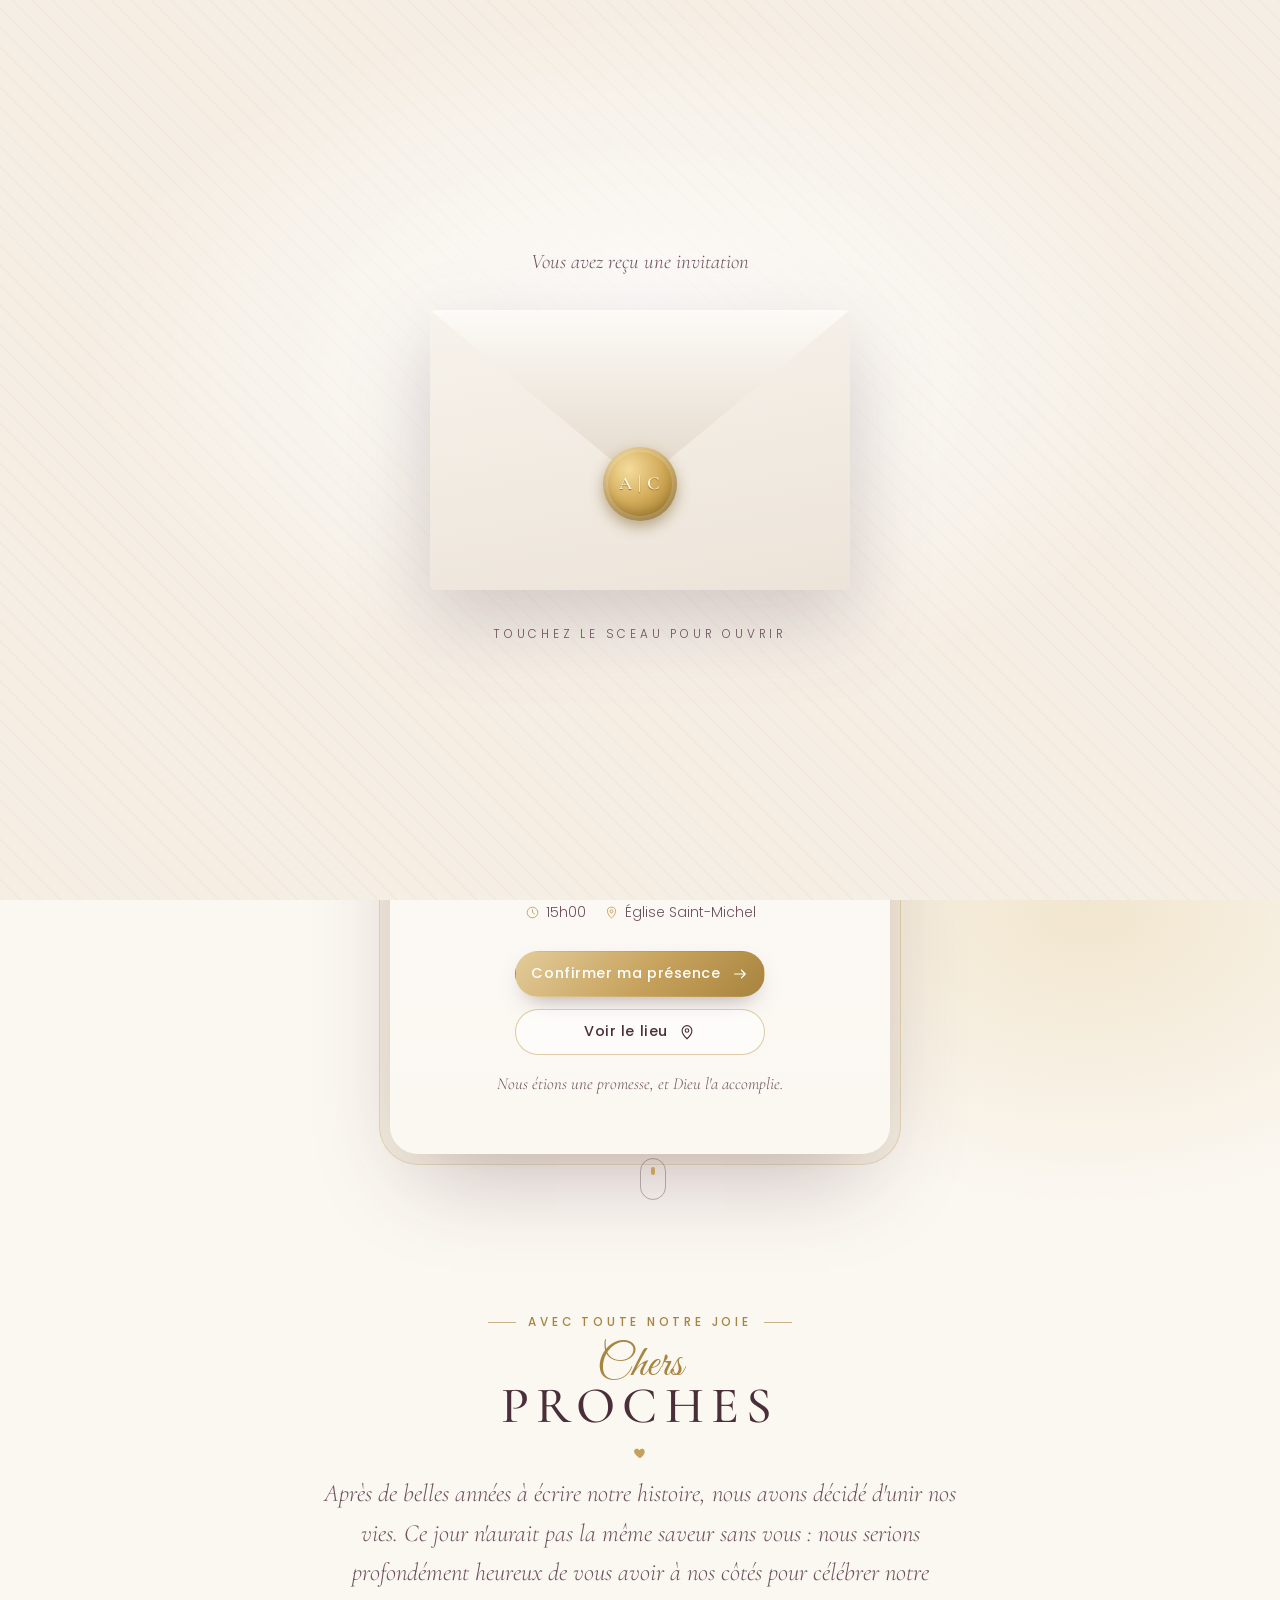
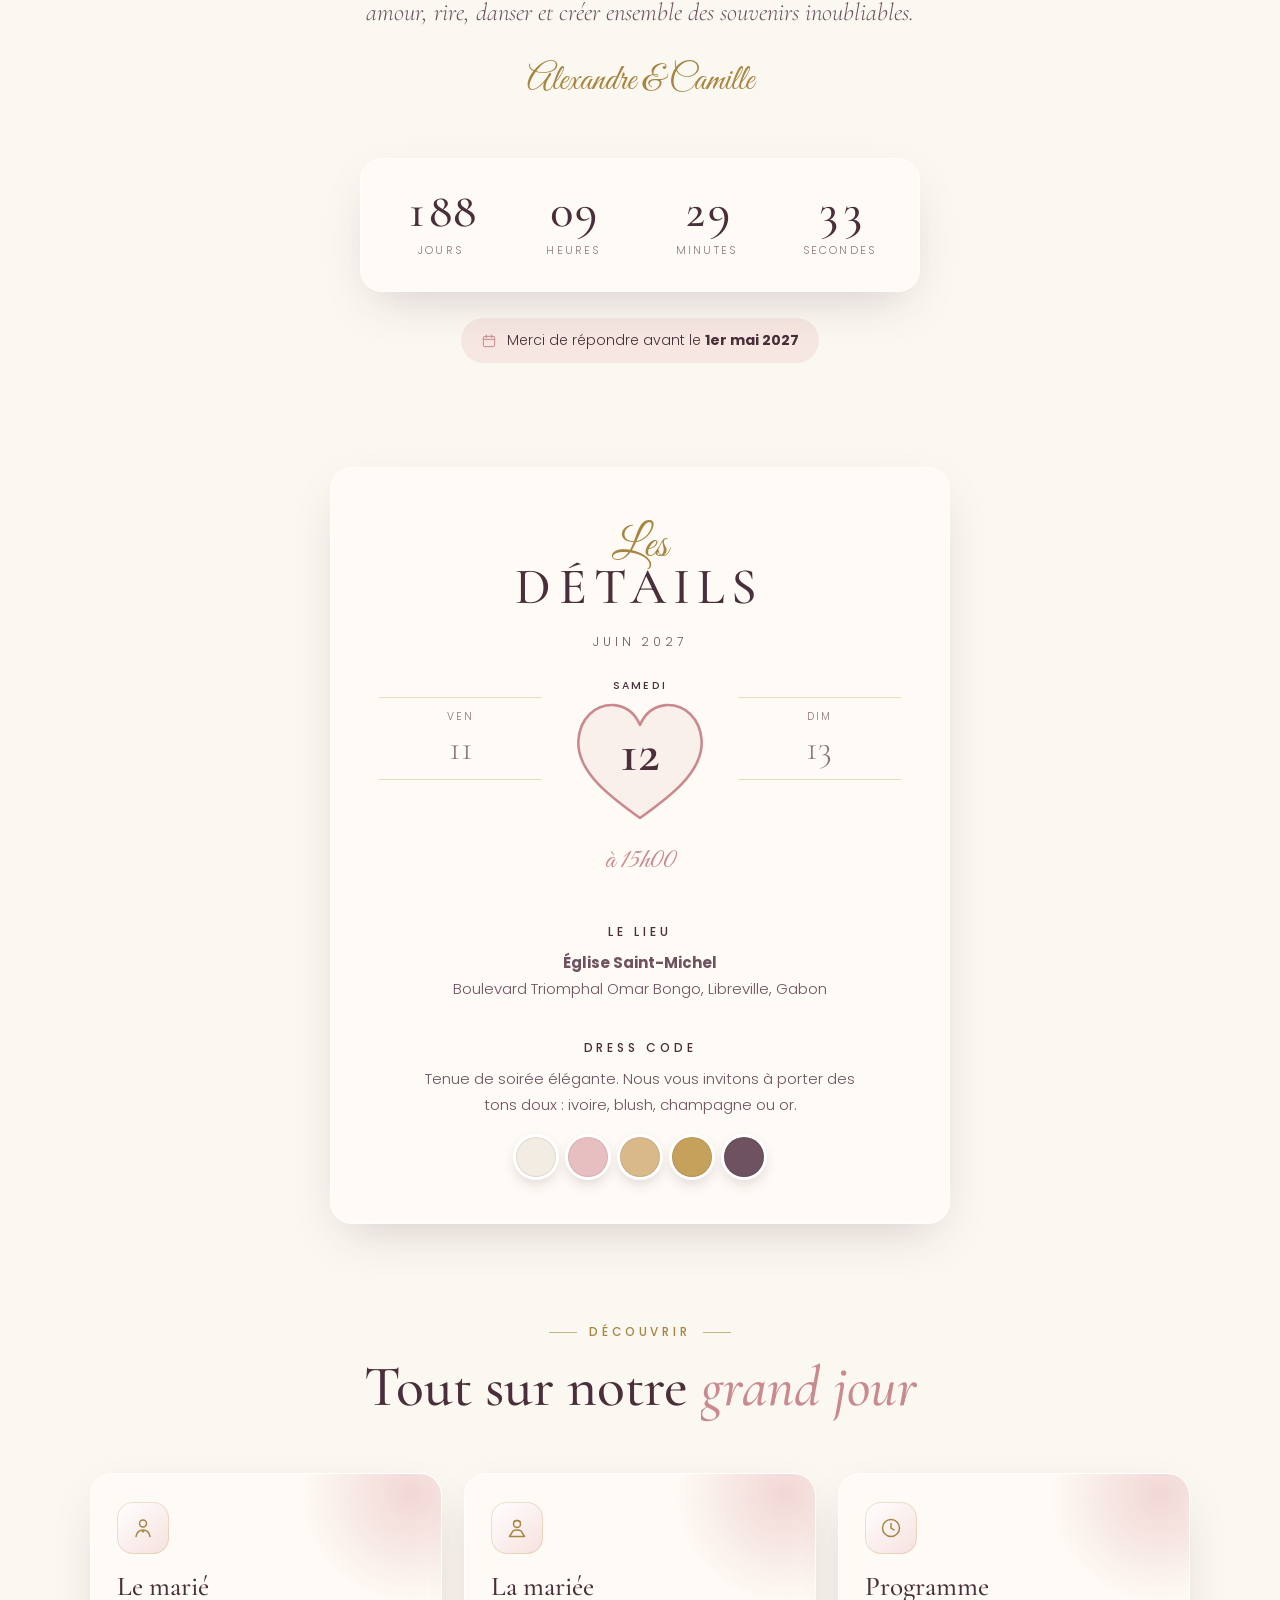
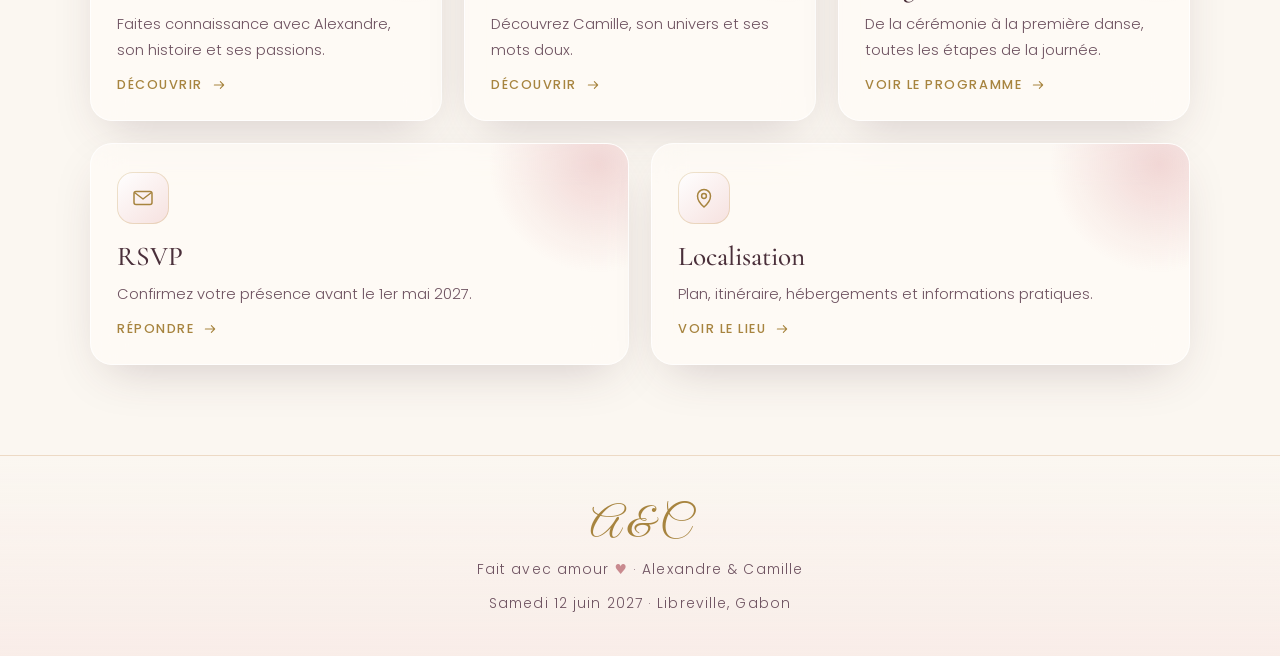
==== index.html @ 44596e8f "Add files via upload" ====
<!doctype html>
<html lang="fr">
<head>
  <meta charset="utf-8">
  <meta name="viewport" content="width=device-width, initial-scale=1, viewport-fit=cover">
  <title>Invitation · Mariage</title>
  <meta name="description" content="Vous êtes invités à notre mariage. Découvrez le programme, le lieu et confirmez votre présence.">
  <meta name="theme-color" content="#fbf7f1">
  <meta property="og:title" content="Invitation à notre mariage">
  <meta property="og:image" content="assets/couple.jpg">
  <link rel="icon" href="assets/favicon.svg" type="image/svg+xml">
  <link rel="preconnect" href="https://fonts.googleapis.com">
  <link rel="preconnect" href="https://fonts.gstatic.com" crossorigin>
  <link href="https://fonts.googleapis.com/css2?family=Cormorant+Garamond:ital,wght@0,400;0,500;0,600;1,400;1,500&family=Great+Vibes&family=Poppins:wght@300;400;500&display=swap" rel="stylesheet">
  <link rel="stylesheet" href="styles.css">
  <noscript><style>.page-veil{display:none}.reveal{opacity:1;transform:none}</style></noscript>
  <script src="script.js" defer></script>
</head>
<body data-page="home">
  <div class="page-veil" aria-hidden="true"><span class="page-veil__mark">♥</span></div>

  <!-- Enveloppe d'ouverture avec sceau de cire -->
  <div class="envelope-screen" id="envelope-screen" hidden>
    <p class="envelope-for" id="envelope-for">Vous avez reçu une invitation</p>
    <button class="envelope" type="button" aria-label="Ouvrir l'invitation">
      <span class="envelope__body"></span>
      <span class="envelope__letter"><span data-bind="couple"></span></span>
      <span class="envelope__pocket"></span>
      <span class="envelope__flap"></span>
      <span class="envelope__seal" data-bind="monogram"></span>
    </button>
    <p class="envelope-hint">Touchez le sceau pour ouvrir</p>
  </div>

  <main>
    <!-- Hero -->
    <section class="hero" aria-label="Invitation">
      <div class="hero__card" id="hero-card">
        <div class="hero__bg-zoom" aria-hidden="true"></div>
        <div class="hero__content">
          <p class="hero__kicker">Nous nous marions</p>
          <h1 class="hero__names">
            <span class="name" data-bind="groomFirst"></span>
            <span class="name"><span class="amp">&amp;</span><span data-bind="brideFirst"></span></span>
          </h1>
          <p class="hero__city" data-bind="city"></p>
          <div class="ornament" aria-hidden="true"><span data-icon="heart"></span></div>
          <p class="hero__date" data-bind="dateLong"></p>
          <p class="hero__meta">
            <span><span data-icon="clock"></span><span data-bind="timeLabel"></span></span>
            <span><span data-icon="pin"></span><span data-bind="venueName"></span></span>
          </p>
          <div class="hero__actions">
            <a class="btn btn--gold" href="rsvp.html">Confirmer ma présence <span data-icon="arrow"></span></a>
            <a class="btn btn--ghost" href="localisation.html">Voir le lieu <span data-icon="pin"></span></a>
          </div>
          <p class="hero__tagline" data-bind="tagline"></p>
        </div>
      </div>
      <span class="scroll-hint" aria-hidden="true"></span>
    </section>

    <!-- Introduction -->
    <section class="section intro">
      <div class="container">
        <span class="eyebrow reveal">Avec toute notre joie</span>
        <h2 class="title-duo reveal" style="--d:.1s"><span class="script">Chers</span><span class="caps">proches</span></h2>
        <div class="heart-sep reveal" style="--d:.2s"><span data-icon="heart"></span></div>
        <p class="intro__text reveal" style="--d:.25s">
          Après de belles années à écrire notre histoire, nous avons décidé d'unir nos vies.
          Ce jour n'aurait pas la même saveur sans vous : nous serions profondément heureux
          de vous avoir à nos côtés pour célébrer notre amour, rire, danser et créer ensemble
          des souvenirs inoubliables.
        </p>
        <p class="intro__sign reveal" style="--d:.35s" data-bind="couple"></p>

        <div class="countdown glass reveal reveal--zoom" id="countdown" style="--d:.4s" aria-label="Compte à rebours"></div>

        <p class="deadline-note reveal" style="--d:.5s">
          <span data-icon="calendar"></span>
          <span>Merci de répondre avant le <strong data-bind="deadline"></strong></span>
        </p>
      </div>
    </section>

    <!-- Les détails -->
    <section class="section" style="padding-top: 0">
      <div class="container">
        <div class="details-card glass reveal">
          <h2 class="title-duo"><span class="script">Les</span><span class="caps">Détails</span></h2>
          <div class="calendar" id="calendar"></div>
          <p class="calendar__time">à <span data-bind="timeLabel"></span></p>

          <div class="details-block">
            <h3>Le lieu</h3>
            <p><strong data-bind="venueName"></strong><br><span data-bind="fullAddress"></span></p>
          </div>

          <div class="details-block">
            <h3>Dress code</h3>
            <p data-bind="dressCode"></p>
            <ul class="swatches" id="swatches" aria-label="Couleurs suggérées"></ul>
          </div>
        </div>
      </div>
    </section>

    <!-- Cartes de navigation -->
    <section class="section" style="padding-top: 0">
      <div class="container">
        <div class="section-head">
          <span class="eyebrow reveal">Découvrir</span>
          <h2 class="section-title" data-split>Tout sur notre <em>grand jour</em></h2>
        </div>
        <div class="cards">
          <a class="nav-card glass reveal" href="marie.html" style="--d:0s">
            <span class="nav-card__icon"><span data-icon="groom"></span></span>
            <h3>Le marié</h3>
            <p>Faites connaissance avec <span data-bind="groomFirst"></span>, son histoire et ses passions.</p>
            <span class="nav-card__arrow">Découvrir <span data-icon="arrow"></span></span>
          </a>
          <a class="nav-card glass reveal" href="mariee.html" style="--d:.08s">
            <span class="nav-card__icon"><span data-icon="bride"></span></span>
            <h3>La mariée</h3>
            <p>Découvrez <span data-bind="brideFirst"></span>, son univers et ses mots doux.</p>
            <span class="nav-card__arrow">Découvrir <span data-icon="arrow"></span></span>
          </a>
          <a class="nav-card glass reveal" href="programme.html" style="--d:.16s">
            <span class="nav-card__icon"><span data-icon="clock"></span></span>
            <h3>Programme</h3>
            <p>De la cérémonie à la première danse, toutes les étapes de la journée.</p>
            <span class="nav-card__arrow">Voir le programme <span data-icon="arrow"></span></span>
          </a>
          <a class="nav-card glass reveal" href="rsvp.html" style="--d:.08s">
            <span class="nav-card__icon"><span data-icon="envelope"></span></span>
            <h3>RSVP</h3>
            <p>Confirmez votre présence avant le <span data-bind="deadline"></span>.</p>
            <span class="nav-card__arrow">Répondre <span data-icon="arrow"></span></span>
          </a>
          <a class="nav-card glass reveal" href="localisation.html" style="--d:.16s">
            <span class="nav-card__icon"><span data-icon="pin"></span></span>
            <h3>Localisation</h3>
            <p>Plan, itinéraire, hébergements et informations pratiques.</p>
            <span class="nav-card__arrow">Voir le lieu <span data-icon="arrow"></span></span>
          </a>
        </div>
      </div>
    </section>
  </main>
</body>
</html>
---- styles.css ----
/* =========================================================
   Invitation de mariage — feuille de style principale
   Personnalisez les couleurs dans :root ci-dessous.
   ========================================================= */

:root {
  /* Couleurs */
  --ivory: #fbf7f1;
  --ivory-2: #f5eee4;
  --cream: #efe4d4;
  --blush: #e8bfc0;
  --blush-soft: #f6e1df;
  --blush-deep: #c98a8f;
  --gold: #c6a15b;
  --gold-soft: #e3cc9a;
  --gold-deep: #a7843f;
  --plum: #4a2f3a;
  --plum-soft: #6e5260;
  --muted: #8b7680;

  /* Verre */
  --glass-bg: rgba(255, 252, 248, 0.62);
  --glass-border: rgba(255, 255, 255, 0.75);
  --glass-blur: 16px;

  /* Typo */
  --font-display: "Cormorant Garamond", "Playfair Display", Georgia, serif;
  --font-script: "Great Vibes", "Cormorant Garamond", cursive;
  --font-body: "Poppins", "Inter", system-ui, -apple-system, "Segoe UI", sans-serif;

  /* Divers */
  --radius: 22px;
  --radius-lg: 32px;
  --shadow-sm: 0 4px 18px rgba(74, 47, 58, 0.06);
  --shadow: 0 18px 50px -18px rgba(74, 47, 58, 0.25);
  --shadow-lg: 0 40px 90px -30px rgba(74, 47, 58, 0.35);
  --ease: cubic-bezier(0.22, 1, 0.36, 1);
  --nav-h: 68px;
  --gutter: 20px;
  --maxw: 1140px;
}

*,
*::before,
*::after { box-sizing: border-box; }

html { scroll-behavior: smooth; -webkit-text-size-adjust: 100%; }

body {
  margin: 0;
  min-height: 100vh;
  font-family: var(--font-body);
  font-weight: 300;
  font-size: 1rem;
  line-height: 1.75;
  color: var(--plum);
  background:
    radial-gradient(1200px 600px at 100% -10%, rgba(232, 191, 192, 0.28), transparent 60%),
    radial-gradient(900px 500px at -10% 30%, rgba(227, 204, 154, 0.22), transparent 60%),
    var(--ivory);
  background-attachment: fixed;
  overflow-x: hidden;
  -webkit-font-smoothing: antialiased;
}

img { max-width: 100%; display: block; }
a { color: inherit; text-decoration: none; }
button, input, textarea { font: inherit; color: inherit; }
::selection { background: var(--blush); color: var(--plum); }
[data-icon] { display: inline-flex; align-items: center; justify-content: center; }
[data-icon] > svg { width: 1.1em; height: 1.1em; }

.container {
  width: 100%;
  max-width: var(--maxw);
  margin-inline: auto;
  padding-inline: var(--gutter);
}

.visually-hidden {
  position: absolute !important; width: 1px; height: 1px; overflow: hidden;
  clip: rect(0 0 0 0); white-space: nowrap;
}

/* ---------- Transition entre pages ---------- */
.page-veil {
  position: fixed; inset: 0; z-index: 200;
  background: var(--ivory);
  display: grid; place-items: center;
  pointer-events: none;
  opacity: 1;
  transition: opacity 0.7s var(--ease);
}
.page-veil__mark {
  font-family: var(--font-script);
  font-size: 3rem; color: var(--gold);
  animation: veilPulse 1.6s ease-in-out infinite;
}
body.is-ready .page-veil { opacity: 0; }
body.is-leaving .page-veil { opacity: 1; transition-duration: 0.4s; }
@keyframes veilPulse { 50% { opacity: 0.45; transform: scale(0.96); } }

/* ---------- Pétales ---------- */
#petals {
  position: fixed; inset: 0; width: 100%; height: 100%;
  pointer-events: none; z-index: 40;
}

/* ---------- Navigation ---------- */
.site-nav {
  position: fixed; top: 12px; left: 50%; z-index: 100;
  transform: translateX(-50%);
  width: calc(100% - 24px); max-width: var(--maxw);
  height: var(--nav-h);
  display: flex; align-items: center; justify-content: space-between;
  padding: 0 14px 0 22px;
  border-radius: 999px;
  background: rgba(255, 252, 248, 0.55);
  border: 1px solid var(--glass-border);
  backdrop-filter: blur(var(--glass-blur)) saturate(140%);
  -webkit-backdrop-filter: blur(var(--glass-blur)) saturate(140%);
  box-shadow: var(--shadow-sm);
  transition: background 0.4s var(--ease), box-shadow 0.4s var(--ease), height 0.4s var(--ease);
}
.site-nav.is-scrolled { background: rgba(255, 252, 248, 0.82); box-shadow: var(--shadow); height: 60px; }

.brand {
  font-family: var(--font-script);
  font-size: 1.9rem; line-height: 1; color: var(--plum);
  display: inline-flex; align-items: center; gap: 0.25em;
  white-space: nowrap;
}
.brand span { color: var(--gold); }

.nav-links { display: none; list-style: none; margin: 0; padding: 0; gap: 4px; }
.nav-links a {
  position: relative; display: block;
  padding: 8px 14px; border-radius: 999px;
  font-size: 0.86rem; font-weight: 400; letter-spacing: 0.03em;
  color: var(--plum-soft);
  transition: color 0.3s, background 0.3s;
}
.nav-links a:hover { color: var(--plum); background: rgba(232, 191, 192, 0.25); }
.nav-links a[aria-current="page"] { color: var(--plum); background: rgba(232, 191, 192, 0.42); }
.nav-links .nav-cta {
  background: var(--plum); color: var(--ivory);
}
.nav-links .nav-cta:hover, .nav-links .nav-cta[aria-current="page"] { background: var(--gold-deep); color: #fff; }

.nav-toggle {
  width: 46px; height: 46px; border-radius: 50%;
  border: 0; background: rgba(232, 191, 192, 0.35); cursor: pointer;
  display: grid; place-items: center;
  transition: background 0.3s, transform 0.3s var(--ease);
}
.nav-toggle:active { transform: scale(0.92); }
.nav-toggle span, .nav-toggle span::before, .nav-toggle span::after {
  display: block; width: 18px; height: 1.5px; background: var(--plum);
  border-radius: 2px; position: relative;
  transition: transform 0.4s var(--ease), background 0.3s;
}
.nav-toggle span::before, .nav-toggle span::after { content: ""; position: absolute; left: 0; }
.nav-toggle span::before { top: -6px; }
.nav-toggle span::after { top: 6px; }
.nav-open .nav-toggle span { background: transparent; }
.nav-open .nav-toggle span::before { transform: translateY(6px) rotate(45deg); }
.nav-open .nav-toggle span::after { transform: translateY(-6px) rotate(-45deg); }

.mobile-menu {
  position: fixed; inset: 0; z-index: 90;
  background: rgba(251, 247, 241, 0.86);
  backdrop-filter: blur(20px); -webkit-backdrop-filter: blur(20px);
  display: grid; place-items: center;
  opacity: 0; visibility: hidden;
  transition: opacity 0.45s var(--ease), visibility 0.45s;
}
.nav-open .mobile-menu { opacity: 1; visibility: visible; }
.mobile-menu ul { list-style: none; margin: 0; padding: 0; text-align: center; }
.mobile-menu li {
  opacity: 0; transform: translateY(16px);
  transition: opacity 0.5s var(--ease), transform 0.5s var(--ease);
}
.nav-open .mobile-menu li { opacity: 1; transform: none; }
.nav-open .mobile-menu li:nth-child(2) { transition-delay: 0.05s; }
.nav-open .mobile-menu li:nth-child(3) { transition-delay: 0.1s; }
.nav-open .mobile-menu li:nth-child(4) { transition-delay: 0.15s; }
.nav-open .mobile-menu li:nth-child(5) { transition-delay: 0.2s; }
.nav-open .mobile-menu li:nth-child(6) { transition-delay: 0.25s; }
.mobile-menu a {
  display: block; padding: 10px 24px;
  font-family: var(--font-display); font-size: 2rem; font-weight: 500;
  color: var(--plum);
}
.mobile-menu a[aria-current="page"] { color: var(--gold-deep); font-style: italic; }
.nav-open { overflow: hidden; }

@media (min-width: 960px) {
  .nav-links { display: flex; }
  .nav-toggle, .mobile-menu { display: none; }
}

/* ---------- Boutons ---------- */
.btn {
  --bg: var(--plum); --fg: var(--ivory);
  position: relative; overflow: hidden; isolation: isolate;
  display: inline-flex; align-items: center; justify-content: center; gap: 10px;
  min-height: 50px; padding: 0 26px;
  border-radius: 999px; border: 1px solid transparent;
  background: var(--bg); color: var(--fg);
  font-size: 0.9rem; font-weight: 500; letter-spacing: 0.04em;
  cursor: pointer; white-space: nowrap;
  box-shadow: 0 10px 24px -12px rgba(74, 47, 58, 0.55);
  transition: transform 0.35s var(--ease), box-shadow 0.35s var(--ease), background 0.35s, color 0.35s;
}
.btn::before {
  content: ""; position: absolute; inset: 0; z-index: -1;
  background: linear-gradient(120deg, transparent 20%, rgba(255, 255, 255, 0.35) 50%, transparent 80%);
  transform: translateX(-120%);
  transition: transform 0.8s var(--ease);
}
.btn:hover { transform: translateY(-3px); box-shadow: 0 18px 32px -14px rgba(74, 47, 58, 0.55); }
.btn:hover::before { transform: translateX(120%); }
.btn:active { transform: translateY(0) scale(0.97); }
.btn:focus-visible { outline: 2px solid var(--gold); outline-offset: 3px; }
.btn svg { width: 18px; height: 18px; flex: none; transition: transform 0.35s var(--ease); }
.btn:hover svg { transform: translateX(3px); }

.btn--gold { --bg: linear-gradient(135deg, var(--gold-soft), var(--gold) 55%, var(--gold-deep)); --fg: #fff; background: var(--bg); }
.btn--ghost {
  --fg: var(--plum);
  background: rgba(255, 255, 255, 0.55);
  border-color: rgba(198, 161, 91, 0.55);
  backdrop-filter: blur(8px); -webkit-backdrop-filter: blur(8px);
  box-shadow: none;
}
.btn--ghost:hover { background: #fff; }
.btn[disabled] { opacity: 0.6; cursor: not-allowed; transform: none; }

/* ---------- Titres et décor ---------- */
.eyebrow {
  display: inline-flex; align-items: center; gap: 12px;
  font-size: 0.74rem; font-weight: 500; letter-spacing: 0.32em; text-transform: uppercase;
  color: var(--gold-deep);
}
.eyebrow::before, .eyebrow::after {
  content: ""; width: 28px; height: 1px; background: currentColor; opacity: 0.6;
}

.section-title {
  margin: 14px 0 0;
  font-family: var(--font-display); font-weight: 500;
  font-size: clamp(2.2rem, 6vw, 3.6rem); line-height: 1.08;
  color: var(--plum);
}
.section-title em { font-style: italic; color: var(--blush-deep); }

.ornament {
  display: flex; align-items: center; justify-content: center; gap: 14px;
  color: var(--gold); margin: 18px auto;
}
.ornament::before, .ornament::after {
  content: ""; height: 1px; width: 60px;
  background: linear-gradient(90deg, transparent, currentColor);
}
.ornament::after { transform: scaleX(-1); }
.ornament svg { width: 18px; height: 18px; }

.section { position: relative; padding: 90px 0; }
.section-head { text-align: center; max-width: 680px; margin: 0 auto 50px; }
.section-head p { color: var(--plum-soft); margin: 16px auto 0; }

/* ---------- Verre ---------- */
.glass {
  background: var(--glass-bg);
  border: 1px solid var(--glass-border);
  backdrop-filter: blur(var(--glass-blur)) saturate(140%);
  -webkit-backdrop-filter: blur(var(--glass-blur)) saturate(140%);
  border-radius: var(--radius);
  box-shadow: var(--shadow);
}

/* ---------- Apparition au scroll ---------- */
.reveal {
  opacity: 0; transform: translateY(36px);
  transition: opacity 1s var(--ease), transform 1s var(--ease);
  transition-delay: var(--d, 0s);
}
.reveal--left { transform: translateX(-40px); }
.reveal--right { transform: translateX(40px); }
.reveal--zoom { transform: scale(0.94); }
.reveal.is-visible { opacity: 1; transform: none; }

/* Titres animés lettre par lettre (mots) */
.split-word { display: inline-block; overflow: hidden; vertical-align: bottom; padding-bottom: 0.08em; }
.split-word > span {
  display: inline-block; transform: translateY(105%);
  transition: transform 1.1s var(--ease);
  transition-delay: var(--d, 0s);
}
.is-visible .split-word > span, .split-word.is-visible > span { transform: none; }

/* =========================================================
   Accueil — Hero
   ========================================================= */
.hero {
  position: relative;
  min-height: 100vh; min-height: 100svh;
  display: grid; place-items: center;
}
.hero__card {
  position: relative; overflow: hidden; isolation: isolate;
  width: 100%; min-height: 100vh; min-height: 100svh;
  display: flex; flex-direction: column; align-items: center; justify-content: center;
  text-align: center;
  padding: calc(var(--nav-h) + 40px) 28px 70px;
  background: var(--ivory) var(--hero-img, none) center / cover no-repeat;
}
.hero__card::before { /* voile pour la lisibilité */
  content: ""; position: absolute; inset: 0; pointer-events: none;
  background:
    radial-gradient(ellipse 62% 42% at 50% 52%, rgba(255, 252, 248, 0.92), rgba(255, 252, 248, 0.55) 60%, transparent 100%),
    linear-gradient(180deg, rgba(251, 247, 241, 0.15), rgba(246, 225, 223, 0.18));
}
.hero__bg-zoom { /* léger zoom lent sur l'image */
  position: absolute; inset: 0;
  background: inherit; background-size: cover;
  animation: slowZoom 18s ease-in-out infinite alternate;
  z-index: -1;
}
@keyframes slowZoom { to { transform: scale(1.06); } }

.hero__content { position: relative; z-index: 1; max-width: 520px; }
.hero__kicker {
  font-size: 0.72rem; letter-spacing: 0.4em; text-transform: uppercase;
  color: var(--gold-deep); font-weight: 500;
  animation: fadeUp 1.2s var(--ease) 0.3s both;
}
.hero__names {
  margin: 14px 0 10px;
  font-family: var(--font-display); font-weight: 500;
  text-transform: uppercase; letter-spacing: 0.06em;
  font-size: clamp(2.5rem, 11.5vw, 3.9rem); line-height: 1.02;
  color: var(--plum);
}
.hero__names .name { display: block; animation: nameIn 1.6s var(--ease) both; }
.hero__names .name:last-child { animation-delay: 0.55s; }
.hero__names .amp {
  display: inline-block; margin-right: 0.12em;
  font-style: italic; font-weight: 400; text-transform: none; color: var(--gold);
  animation: ampIn 1.4s var(--ease) 0.35s both;
}
.hero__city {
  font-size: 0.78rem; letter-spacing: 0.32em; text-transform: uppercase; color: var(--plum-soft);
  animation: fadeUp 1.2s var(--ease) 0.8s both;
}
.hero__tagline {
  margin: 14px 0 0; font-family: var(--font-display); font-style: italic;
  font-size: 1.05rem; color: var(--plum-soft);
  animation: fadeUp 1.2s var(--ease) 1.4s both;
}
/* Variante avec photo du couple (comme une carte d'invitation) */
.hero__photo {
  display: block; width: 100%; aspect-ratio: 4 / 4.3;
  object-fit: cover; object-position: center 20%;
  -webkit-mask-image: linear-gradient(180deg, #000 62%, transparent 100%);
  mask-image: linear-gradient(180deg, #000 62%, transparent 100%);
  animation: photoIn 2s var(--ease) both;
}
@keyframes photoIn { from { opacity: 0; transform: scale(1.06); } to { opacity: 1; transform: none; } }
/* Variante photo : la photo en haut, le texte en dessous (comme le modèle) */
.hero__card.has-photo {
  background: linear-gradient(180deg, #fff, var(--ivory));
  justify-content: flex-start;
  padding: 0 0 56px !important;
}
.hero__card.has-photo::before { display: none; }
.hero__card.has-photo .hero__bg-zoom { display: none; }
.hero__card.has-photo .hero__content { margin-top: -56px; padding: 0 24px; }
.hero__card.has-photo .hero__names { margin-top: 8px; }
@keyframes nameIn {
  from { opacity: 0; transform: translateY(24px); filter: blur(8px); letter-spacing: 0.08em; }
  to { opacity: 1; transform: none; filter: blur(0); letter-spacing: 0; }
}
@keyframes ampIn { from { opacity: 0; transform: scale(0.4) rotate(-20deg); } to { opacity: 1; transform: none; } }
@keyframes fadeUp { from { opacity: 0; transform: translateY(18px); } to { opacity: 1; transform: none; } }

.hero__date {
  font-family: var(--font-display); font-size: clamp(1.35rem, 5vw, 1.7rem);
  font-weight: 500; color: var(--plum); margin: 0;
  animation: fadeUp 1.2s var(--ease) 0.9s both;
}
.hero__meta {
  display: flex; flex-wrap: wrap; justify-content: center; gap: 6px 18px;
  margin: 8px 0 0; font-size: 0.88rem; color: var(--plum-soft);
  animation: fadeUp 1.2s var(--ease) 1.05s both;
}
.hero__meta span { display: inline-flex; align-items: center; gap: 6px; }
.hero__meta svg { width: 15px; height: 15px; color: var(--gold); }
.hero__actions {
  display: flex; flex-direction: column; gap: 12px; align-items: center;
  margin-top: 26px;
  animation: fadeUp 1.2s var(--ease) 1.25s both;
}
.hero__actions .btn { width: min(280px, 100%); }

.scroll-hint {
  position: absolute; left: 50%; bottom: 22px; z-index: 2;
  transform: translateX(-50%);
  width: 26px; height: 42px; border-radius: 20px;
  border: 1.5px solid rgba(74, 47, 58, 0.35);
  animation: fadeUp 1s var(--ease) 1.8s both;
}
.scroll-hint::after {
  content: ""; position: absolute; left: 50%; top: 8px;
  width: 4px; height: 8px; margin-left: -2px; border-radius: 4px;
  background: var(--gold);
  animation: scrollDot 2s ease-in-out infinite;
}
@keyframes scrollDot { 0% { opacity: 0; transform: translateY(0); } 40% { opacity: 1; } 80% { opacity: 0; transform: translateY(14px); } 100% { opacity: 0; } }

@media (min-width: 480px) {
  .hero__actions { flex-direction: row; justify-content: center; }
  .hero__actions .btn { width: auto; }
}

/* Sur grand écran : la carte d'invitation flotte au centre */
@media (min-width: 900px) {
  .hero {
    padding: calc(var(--nav-h) + 44px) 24px 60px;
    background:
      radial-gradient(600px 400px at 18% 30%, rgba(232, 191, 192, 0.45), transparent 70%),
      radial-gradient(600px 420px at 85% 75%, rgba(227, 204, 154, 0.4), transparent 70%);
  }
  .hero__card {
    /* La carte grandit avec son contenu : aucun texte n'est coupé */
    width: 500px; height: auto;
    min-height: min(calc(100vh - var(--nav-h) - 100px), 880px);
    padding: 130px 44px 140px;
    border-radius: 28px;
    box-shadow: var(--shadow-lg), 0 0 0 10px rgba(255, 255, 255, 0.55), 0 0 0 11px rgba(198, 161, 91, 0.35);
    animation: cardIn 1.4s var(--ease) both;
  }
  .hero__names { font-size: clamp(3.4rem, 6.5vh, 4.8rem); }
  .hero__actions { flex-direction: column; }
  .hero__actions .btn { width: 250px; min-height: 46px; }
  .scroll-hint { bottom: 14px; }
}
@keyframes cardIn { from { opacity: 0; transform: translateY(40px) scale(0.97); } to { opacity: 1; transform: none; } }

/* ---------- Introduction & compte à rebours ---------- */
.intro { text-align: center; }
.intro__text {
  max-width: 640px; margin: 0 auto;
  font-family: var(--font-display); font-size: clamp(1.25rem, 3.6vw, 1.55rem);
  line-height: 1.6; color: var(--plum-soft); font-style: italic;
}
.intro__sign { font-family: var(--font-script); font-size: 2.2rem; color: var(--gold-deep); margin-top: 18px; }

.countdown {
  display: grid; grid-template-columns: repeat(4, 1fr); gap: 10px;
  max-width: 560px; margin: 46px auto 0; padding: 18px;
}
.countdown__item { text-align: center; padding: 10px 4px; }
.countdown__value {
  display: block;
  font-family: var(--font-display); font-weight: 500;
  font-size: clamp(2rem, 8vw, 3rem); line-height: 1; color: var(--plum);
  font-variant-numeric: tabular-nums;
}
.countdown__label { font-size: 0.68rem; letter-spacing: 0.2em; text-transform: uppercase; color: var(--muted); }
.countdown__done { grid-column: 1 / -1; font-family: var(--font-script); font-size: 2.4rem; color: var(--gold-deep); }

.deadline-note {
  display: inline-flex; align-items: center; gap: 10px;
  margin-top: 26px; padding: 10px 20px; border-radius: 999px;
  background: rgba(232, 191, 192, 0.3); color: var(--plum);
  font-size: 0.88rem;
}
.deadline-note svg { width: 16px; height: 16px; color: var(--blush-deep); }

/* ---------- Cartes de navigation ---------- */
.cards {
  display: grid; gap: 16px;
  grid-template-columns: 1fr;
}
@media (min-width: 560px) { .cards { grid-template-columns: repeat(2, 1fr); } }
@media (min-width: 960px) {
  .cards { grid-template-columns: repeat(6, 1fr); gap: 22px; }
  .cards > :nth-child(-n+3) { grid-column: span 2; }
  .cards > :nth-child(n+4) { grid-column: span 3; }
}
@media (min-width: 560px) and (max-width: 959px) {
  .cards > :last-child { grid-column: 1 / -1; }
}

.nav-card {
  position: relative; overflow: hidden; isolation: isolate;
  display: flex; flex-direction: column; gap: 10px;
  padding: 28px 26px 24px; min-height: 200px;
  transition: transform 0.5s var(--ease), box-shadow 0.5s var(--ease), border-color 0.5s;
}
.nav-card::before {
  content: ""; position: absolute; z-index: -1;
  width: 220px; height: 220px; right: -80px; top: -90px; border-radius: 50%;
  background: radial-gradient(circle, rgba(232, 191, 192, 0.6), transparent 70%);
  transition: transform 0.7s var(--ease);
}
.nav-card:hover { transform: translateY(-8px); box-shadow: var(--shadow-lg); border-color: rgba(198, 161, 91, 0.5); }
.nav-card:hover::before { transform: scale(1.5); }
.nav-card__icon {
  width: 52px; height: 52px; border-radius: 16px;
  display: grid; place-items: center;
  background: linear-gradient(140deg, #fff, var(--blush-soft));
  color: var(--gold-deep);
  box-shadow: inset 0 0 0 1px rgba(198, 161, 91, 0.3);
  transition: transform 0.6s var(--ease);
}
.nav-card:hover .nav-card__icon { transform: rotate(-8deg) scale(1.08); }
.nav-card__icon svg { width: 24px; height: 24px; }
.nav-card h3 { margin: 8px 0 0; font-family: var(--font-display); font-size: 1.7rem; font-weight: 500; line-height: 1.1; }
.nav-card p { margin: 0; color: var(--plum-soft); font-size: 0.92rem; }
.nav-card__arrow {
  margin-top: auto; display: inline-flex; align-items: center; gap: 8px;
  font-size: 0.8rem; font-weight: 500; letter-spacing: 0.12em; text-transform: uppercase; color: var(--gold-deep);
}
.nav-card__arrow svg { width: 16px; height: 16px; transition: transform 0.4s var(--ease); }
.nav-card:hover .nav-card__arrow svg { transform: translateX(6px); }

/* =========================================================
   En-tête des pages intérieures
   ========================================================= */
.page-head {
  position: relative; text-align: center;
  padding: calc(var(--nav-h) + 70px) 0 30px;
}
.page-head p { color: var(--plum-soft); max-width: 560px; margin: 14px auto 0; }

/* =========================================================
   Pages Marié / Mariée
   ========================================================= */
.profile {
  display: grid; gap: 44px; align-items: center;
  padding-bottom: 90px;
}
@media (min-width: 900px) {
  .profile { grid-template-columns: 1fr 1.1fr; gap: 80px; }
  .profile--reverse .profile__media { order: 2; }
}

.profile__media { position: relative; max-width: 440px; width: 100%; margin: 0 auto; }
.photo-frame {
  position: relative; aspect-ratio: 4 / 5;
  border-radius: 999px 999px 28px 28px;
  overflow: hidden; isolation: isolate;
  box-shadow: var(--shadow-lg);
  background: var(--blush-soft);
}
.photo-frame img {
  width: 100%; height: 100%; object-fit: cover;
  transition: transform 1.4s var(--ease), filter 1.4s var(--ease);
}
.photo-frame:hover img { transform: scale(1.07); filter: saturate(1.08); }
.photo-frame::after { /* reflet lumineux */
  content: ""; position: absolute; inset: 0; pointer-events: none;
  background: linear-gradient(180deg, transparent 55%, rgba(74, 47, 58, 0.18));
}
.profile__media::before { /* cadre doré décalé */
  content: ""; position: absolute; inset: -14px 14px 14px -14px; z-index: -1;
  border: 1px solid var(--gold);
  border-radius: 999px 999px 28px 28px;
  opacity: 0.7;
  transition: transform 0.9s var(--ease);
}
.profile--reverse .profile__media::before { inset: -14px -14px 14px 14px; }
.profile__media:hover::before { transform: translate(6px, 6px); }
.profile__media::after { /* halo */
  content: ""; position: absolute; z-index: -2;
  width: 80%; height: 60%; left: 10%; bottom: -30px;
  background: radial-gradient(ellipse, rgba(232, 191, 192, 0.7), transparent 70%);
  filter: blur(20px);
}
.profile__badge {
  position: absolute; right: -6px; bottom: 30px;
  display: inline-flex; align-items: center; gap: 8px;
  padding: 10px 16px; border-radius: 999px;
  font-size: 0.82rem; font-weight: 500;
}
.profile--reverse .profile__badge { right: auto; left: -6px; }
.profile__badge svg { width: 16px; height: 16px; color: var(--gold-deep); }

.profile__body { text-align: center; }
@media (min-width: 900px) { .profile__body { text-align: left; } .profile__body .eyebrow::after { display: none; } }
.profile__name {
  margin: 12px 0 4px;
  font-family: var(--font-display); font-weight: 500;
  font-size: clamp(2.6rem, 8vw, 4.2rem); line-height: 1.02;
}
.profile__script { font-family: var(--font-script); color: var(--gold-deep); font-size: 2rem; line-height: 1; }
.profile__bio { color: var(--plum-soft); margin: 22px 0 0; }
.profile__label {
  margin: 28px 0 12px; font-size: 0.72rem; letter-spacing: 0.28em; text-transform: uppercase;
  color: var(--muted); font-weight: 500;
}
.chips { display: flex; flex-wrap: wrap; gap: 10px; justify-content: center; padding: 0; margin: 0; list-style: none; }
@media (min-width: 900px) { .chips { justify-content: flex-start; } }
.chips li {
  padding: 8px 18px; border-radius: 999px;
  background: rgba(255, 255, 255, 0.7); border: 1px solid rgba(198, 161, 91, 0.35);
  font-size: 0.86rem; font-weight: 400;
  transition: transform 0.35s var(--ease), background 0.35s;
}
.chips li:hover { transform: translateY(-3px); background: var(--blush-soft); }

.quote {
  position: relative; margin: 34px 0 0; padding: 30px 28px 26px;
  font-family: var(--font-display); font-style: italic;
  font-size: clamp(1.25rem, 3.5vw, 1.55rem); line-height: 1.5;
}
.quote::before {
  content: "\201C"; position: absolute; top: -26px; left: 22px;
  font-family: var(--font-display); font-style: normal;
  font-size: 5rem; line-height: 1; color: var(--gold);
}
.quote footer { margin-top: 10px; font-family: var(--font-script); font-style: normal; font-size: 1.6rem; color: var(--gold-deep); }

.profile-switch { display: flex; justify-content: center; gap: 12px; flex-wrap: wrap; margin-top: 36px; }
@media (min-width: 900px) { .profile-switch { justify-content: flex-start; } }

/* =========================================================
   Programme — timeline
   ========================================================= */
.timeline { position: relative; max-width: 960px; margin: 0 auto; padding: 10px 0 90px; }
.timeline__line, .timeline__progress {
  position: absolute; top: 0; bottom: 90px; left: 27px; width: 2px;
}
.timeline__line { background: linear-gradient(180deg, transparent, rgba(198, 161, 91, 0.35) 6%, rgba(198, 161, 91, 0.35) 94%, transparent); }
.timeline__progress {
  bottom: auto; height: 0;
  background: linear-gradient(180deg, var(--blush), var(--gold));
  box-shadow: 0 0 12px rgba(198, 161, 91, 0.6);
  transition: height 0.2s linear;
}
.timeline__item { position: relative; padding-left: 76px; margin-bottom: 30px; }
.timeline__dot {
  position: absolute; left: 6px; top: 18px;
  width: 44px; height: 44px; border-radius: 50%;
  display: grid; place-items: center;
  background: #fff; color: var(--gold-deep);
  box-shadow: 0 0 0 6px var(--ivory), 0 0 0 7px rgba(198, 161, 91, 0.4), var(--shadow-sm);
  transition: transform 0.6s var(--ease), background 0.6s, color 0.6s;
}
.timeline__dot svg { width: 20px; height: 20px; }
.timeline__item.is-visible .timeline__dot { background: linear-gradient(140deg, var(--gold-soft), var(--gold)); color: #fff; transform: scale(1.06); }
.timeline__card { padding: 24px 24px 22px; transition: transform 0.5s var(--ease), box-shadow 0.5s var(--ease); }
.timeline__card:hover { transform: translateY(-5px); box-shadow: var(--shadow-lg); }
.timeline__time {
  display: inline-block; padding: 4px 14px; border-radius: 999px;
  background: var(--blush-soft); color: var(--plum);
  font-size: 0.82rem; font-weight: 500; letter-spacing: 0.08em;
}
.timeline__title { margin: 12px 0 6px; font-family: var(--font-display); font-size: 1.8rem; font-weight: 500; line-height: 1.1; }
.timeline__desc { margin: 0; color: var(--plum-soft); font-size: 0.94rem; }
.timeline__place {
  display: inline-flex; align-items: center; gap: 6px; margin-top: 12px;
  font-size: 0.84rem; color: var(--gold-deep); font-weight: 400;
}
.timeline__place svg { width: 15px; height: 15px; }

@media (min-width: 860px) {
  .timeline__line, .timeline__progress { left: 50%; margin-left: -1px; }
  .timeline__item { width: 50%; padding-left: 0; padding-right: 64px; }
  .timeline__item:nth-child(even) { margin-left: 50%; padding-right: 0; padding-left: 64px; }
  .timeline__dot { left: auto; right: -22px; }
  .timeline__item:nth-child(even) .timeline__dot { right: auto; left: -22px; }
  .timeline__item:nth-child(odd) .timeline__card { text-align: right; }
  .timeline__item { margin-bottom: -20px; }
  .timeline__item:last-child { margin-bottom: 0; }
}

/* =========================================================
   RSVP
   ========================================================= */
.rsvp-wrap { max-width: 640px; margin: 0 auto; padding-bottom: 90px; }
.rsvp-card { padding: 34px 24px; }
@media (min-width: 600px) { .rsvp-card { padding: 46px 48px; } }
.rsvp-greeting {
  text-align: center; margin: 0 0 6px;
  font-family: var(--font-script); font-size: clamp(2.3rem, 9vw, 3rem); line-height: 1.1; color: var(--gold-deep);
}
.rsvp-intro { text-align: center; color: var(--plum-soft); margin: 0 0 30px; }

.field { margin-bottom: 22px; }
.field > label, .field > .field__label {
  display: block; margin-bottom: 8px;
  font-size: 0.74rem; font-weight: 500; letter-spacing: 0.2em; text-transform: uppercase; color: var(--plum-soft);
}
.field .optional { text-transform: none; letter-spacing: 0; font-weight: 300; color: var(--muted); }
.input {
  width: 100%; min-height: 54px; padding: 14px 18px;
  border-radius: 16px; border: 1px solid rgba(198, 161, 91, 0.35);
  background: rgba(255, 255, 255, 0.75);
  font-size: 1rem; color: var(--plum);
  transition: border-color 0.3s, box-shadow 0.3s, background 0.3s;
}
.input::placeholder { color: #b6a4ab; }
.input:focus { outline: none; border-color: var(--gold); background: #fff; box-shadow: 0 0 0 4px rgba(198, 161, 91, 0.18); }
textarea.input { min-height: 120px; resize: vertical; line-height: 1.6; }
.field.has-error .input { border-color: #c4626b; box-shadow: 0 0 0 4px rgba(196, 98, 107, 0.12); }
.field__error { display: none; margin-top: 6px; font-size: 0.82rem; color: #b24f59; }
.field.has-error .field__error { display: block; }

.choice-group { display: grid; grid-template-columns: 1fr 1fr; gap: 12px; }
.choice { position: relative; }
.choice input { position: absolute; opacity: 0; pointer-events: none; }
.choice label {
  display: flex; flex-direction: column; align-items: center; justify-content: center; gap: 4px;
  min-height: 84px; padding: 14px; border-radius: 18px; cursor: pointer; text-align: center;
  border: 1px solid rgba(198, 161, 91, 0.35); background: rgba(255, 255, 255, 0.7);
  transition: all 0.35s var(--ease);
}
.choice label strong { font-family: var(--font-display); font-size: 1.45rem; font-weight: 600; line-height: 1; }
.choice label small { font-size: 0.8rem; color: var(--muted); }
.choice label:hover { transform: translateY(-2px); border-color: var(--gold); }
.choice input:checked + label {
  background: linear-gradient(140deg, #fff, var(--blush-soft));
  border-color: var(--gold); box-shadow: 0 0 0 3px rgba(198, 161, 91, 0.25);
}
.choice input:focus-visible + label { outline: 2px solid var(--gold); outline-offset: 2px; }

.stepper {
  display: inline-flex; align-items: center; gap: 4px; padding: 5px;
  border-radius: 999px; border: 1px solid rgba(198, 161, 91, 0.35); background: rgba(255, 255, 255, 0.75);
}
.stepper button {
  width: 44px; height: 44px; border-radius: 50%; border: 0; cursor: pointer;
  background: var(--blush-soft); color: var(--plum); font-size: 1.3rem; line-height: 1;
  transition: background 0.3s, transform 0.2s;
}
.stepper button:hover { background: var(--blush); }
.stepper button:active { transform: scale(0.9); }
.stepper button:disabled { opacity: 0.4; cursor: not-allowed; }
.stepper output {
  min-width: 56px; text-align: center;
  font-family: var(--font-display); font-size: 1.6rem; font-weight: 600;
}
.field--guests.is-hidden { display: none; }

.rsvp-submit { width: 100%; margin-top: 8px; }
.rsvp-foot { text-align: center; margin: 18px 0 0; font-size: 0.84rem; color: var(--muted); }
.form-alert { display: none; margin-top: 14px; padding: 12px 16px; border-radius: 14px; background: rgba(196, 98, 107, 0.1); color: #a2434d; font-size: 0.88rem; text-align: center; }
.form-alert.is-shown { display: block; }

.confirmation { text-align: center; padding: 46px 26px; }
.confirmation[hidden], .rsvp-card[hidden] { display: none; }
.confirmation__icon {
  width: 86px; height: 86px; margin: 0 auto 18px; border-radius: 50%;
  display: grid; place-items: center; color: #fff;
  background: linear-gradient(140deg, var(--gold-soft), var(--gold), var(--gold-deep));
  box-shadow: 0 16px 40px -12px rgba(198, 161, 91, 0.8);
  animation: popIn 0.9s var(--ease) both;
}
.confirmation__icon svg { width: 38px; height: 38px; }
.confirmation__icon--soft { background: linear-gradient(140deg, var(--blush-soft), var(--blush), var(--blush-deep)); box-shadow: 0 16px 40px -12px rgba(201, 138, 143, 0.8); }
.confirmation h2 { margin: 0; font-family: var(--font-display); font-weight: 500; font-size: clamp(2rem, 7vw, 2.7rem); line-height: 1.1; }
.confirmation p { color: var(--plum-soft); max-width: 460px; margin: 14px auto 0; }
.confirmation__recap {
  display: grid; gap: 8px; text-align: left;
  max-width: 400px; margin: 26px auto 0; padding: 18px 22px; border-radius: 18px;
  background: rgba(255, 255, 255, 0.7); border: 1px solid rgba(198, 161, 91, 0.3);
  font-size: 0.9rem;
}
.confirmation__recap div { display: flex; justify-content: space-between; gap: 16px; }
.confirmation__recap dt { color: var(--muted); }
.confirmation__recap dd { margin: 0; font-weight: 500; text-align: right; overflow-wrap: anywhere; }
.confirmation .btn { margin-top: 28px; }
@keyframes popIn { 0% { opacity: 0; transform: scale(0.3); } 60% { transform: scale(1.12); } 100% { opacity: 1; transform: none; } }

/* =========================================================
   Localisation
   ========================================================= */
.location { display: grid; gap: 24px; padding-bottom: 90px; }
@media (min-width: 960px) { .location { grid-template-columns: 380px 1fr; align-items: stretch; } }
.venue-card { padding: 32px 28px; display: flex; flex-direction: column; }
.venue-card h2 { margin: 12px 0 6px; font-family: var(--font-display); font-weight: 500; font-size: 2.2rem; line-height: 1.1; }
.venue-line { display: flex; gap: 12px; margin-top: 14px; color: var(--plum-soft); font-size: 0.95rem; }
.venue-line svg { width: 20px; height: 20px; flex: none; color: var(--gold-deep); margin-top: 4px; }
.venue-actions { display: grid; gap: 10px; margin-top: 26px; }
.venue-actions .btn { width: 100%; }
.map-frame {
  position: relative; overflow: hidden; min-height: 380px;
  border-radius: var(--radius-lg); box-shadow: var(--shadow-lg);
  border: 8px solid rgba(255, 255, 255, 0.75);
  background: var(--ivory-2);
}
.map-frame iframe { position: absolute; inset: 0; width: 100%; height: 100%; border: 0; filter: saturate(0.85) sepia(0.08); }
@media (min-width: 960px) { .map-frame { min-height: 520px; } }

.info-list { list-style: none; padding: 0; margin: 0; display: grid; gap: 14px; }
@media (min-width: 700px) { .info-list { grid-template-columns: 1fr 1fr; } }
.info-list li { display: flex; gap: 14px; align-items: flex-start; padding: 20px 22px; font-size: 0.94rem; color: var(--plum-soft); }
.info-list li svg { width: 22px; height: 22px; flex: none; color: var(--gold-deep); }

.toast {
  position: fixed; left: 50%; bottom: 26px; z-index: 150;
  transform: translate(-50%, 30px); opacity: 0;
  padding: 12px 22px; border-radius: 999px;
  background: var(--plum); color: var(--ivory); font-size: 0.88rem;
  box-shadow: var(--shadow); pointer-events: none;
  transition: all 0.45s var(--ease);
}
.toast.is-shown { transform: translate(-50%, 0); opacity: 1; }

/* =========================================================
   Pied de page
   ========================================================= */
.site-footer {
  position: relative; text-align: center;
  padding: 50px 20px 40px;
  border-top: 1px solid rgba(198, 161, 91, 0.25);
  background: linear-gradient(180deg, transparent, rgba(246, 225, 223, 0.45));
}
.site-footer__mono { font-family: var(--font-script); font-size: 2.6rem; color: var(--gold-deep); line-height: 1; }
.site-footer p { margin: 10px 0 0; font-size: 0.86rem; letter-spacing: 0.08em; color: var(--plum-soft); }
.site-footer .heart { color: var(--blush-deep); display: inline-block; animation: beat 1.6s ease-in-out infinite; }
@keyframes beat { 0%, 100% { transform: scale(1); } 15% { transform: scale(1.25); } 30% { transform: scale(1); } 45% { transform: scale(1.18); } }

/* ---------- Accessibilité : mouvement réduit ---------- */
@media (prefers-reduced-motion: reduce) {
  *, *::before, *::after { animation-duration: 0.01ms !important; animation-iteration-count: 1 !important; transition-duration: 0.01ms !important; }
  .reveal, .split-word > span { opacity: 1; transform: none; }
  html { scroll-behavior: auto; }
}

/* =========================================================
   Éléments inspirés du faire-part (modèle)
   ========================================================= */

/* Titre double : mot manuscrit + capitales */
.title-duo { margin: 10px 0 0; text-align: center; line-height: 1; }
.title-duo .script {
  display: block; font-family: var(--font-script); font-weight: 400;
  font-size: clamp(2rem, 7vw, 2.8rem); color: var(--gold-deep); margin-bottom: -0.15em;
}
.title-duo .caps {
  display: block; font-family: var(--font-display); font-weight: 500;
  font-size: clamp(2rem, 7.5vw, 3.2rem); letter-spacing: 0.14em; text-transform: uppercase; color: var(--plum);
}
.heart-sep { display: flex; justify-content: center; color: var(--gold); margin: 14px 0; }
.heart-sep svg { width: 14px; height: 14px; }

/* ---------- Enveloppe d'ouverture ---------- */
.envelope-screen {
  position: fixed; inset: 0; z-index: 180;
  display: flex; flex-direction: column; align-items: center; justify-content: center; padding: 24px;
  background:
    radial-gradient(800px 500px at 50% 40%, rgba(255, 255, 255, 0.9), transparent 70%),
    repeating-linear-gradient(45deg, rgba(198, 161, 91, 0.05) 0 2px, transparent 2px 14px),
    var(--ivory-2);
  transition: opacity 1s var(--ease) 1.1s, visibility 1s 1.1s;
}
.envelope-screen.is-open { opacity: 0; visibility: hidden; }
/* Les animations du hero attendent l'ouverture de l'enveloppe */
.has-envelope .hero__card, .has-envelope .hero__card * { animation-play-state: paused !important; }
.envelope-screen[hidden] { display: none; }
.envelope {
  position: relative; width: min(84vw, 420px); aspect-ratio: 3 / 2;
  border: 0; padding: 0; cursor: pointer; background: none;
  filter: drop-shadow(0 30px 40px rgba(74, 47, 58, 0.22));
  animation: envFloat 4s ease-in-out infinite;
  perspective: 1200px;
}
.envelope:focus-visible { outline: 2px solid var(--gold); outline-offset: 10px; }
@keyframes envFloat { 50% { transform: translateY(-8px); } }
.envelope__body, .envelope__flap, .envelope__pocket { position: absolute; inset: 0; }
.envelope__body { background: linear-gradient(160deg, #fff, #efe9e1); border-radius: 6px; }
.envelope__letter {
  position: absolute; left: 7%; right: 7%; top: 8%; bottom: 8%; z-index: 1;
  background: #fffdf9; border-radius: 4px;
  display: grid; place-items: center; text-align: center;
  font-family: var(--font-script); font-size: clamp(1.6rem, 6vw, 2.2rem); color: var(--gold-deep);
  box-shadow: 0 2px 10px rgba(0, 0, 0, 0.06);
  transition: transform 1s var(--ease) 0.5s;
}
.envelope__pocket {
  z-index: 2;
  background: linear-gradient(170deg, #f7f2eb, #ece4d9);
  clip-path: polygon(0 0, 50% 58%, 100% 0, 100% 100%, 0 100%);
  border-radius: 6px;
}
.envelope__flap {
  height: 62%; transform-origin: top center; z-index: 3;
  background: linear-gradient(180deg, #fdfbf7, #e2d7c8);
  clip-path: polygon(0 0, 100% 0, 50% 100%);
  border-radius: 6px 6px 0 0;
  transition: transform 0.9s var(--ease), z-index 0s 0.45s;
}
.envelope__seal {
  position: absolute; left: 50%; top: 62%; z-index: 4;
  width: 74px; height: 74px; margin: -37px 0 0 -37px;
  border-radius: 50%; display: grid; place-items: center;
  background: radial-gradient(circle at 35% 30%, #f4dc9c, #d4ad5c 45%, #a8812f 80%, #8a6824);
  box-shadow: inset 0 0 0 5px rgba(255, 255, 255, 0.18), inset 0 -6px 12px rgba(0, 0, 0, 0.2), 0 6px 14px rgba(120, 90, 30, 0.45);
  font-family: var(--font-display); font-weight: 600; font-size: 1.15rem; letter-spacing: 0.06em; color: #fff6dc;
  text-shadow: 0 1px 1px rgba(90, 60, 10, 0.6);
  transition: transform 0.6s var(--ease), opacity 0.5s;
}
.envelope:hover .envelope__seal { transform: scale(1.08) rotate(-6deg); }
.envelope-hint {
  margin-top: 34px; text-align: center;
  font-size: 0.74rem; letter-spacing: 0.32em; text-transform: uppercase; color: var(--plum-soft);
  animation: veilPulse 2s ease-in-out infinite;
}
.envelope-for { margin: 0 0 30px; text-align: center; font-family: var(--font-display); font-style: italic; font-size: 1.3rem; color: var(--plum-soft); }
.envelope-screen.is-open .envelope { animation: none; }
.envelope-screen.is-open .envelope__seal { transform: scale(0.4); opacity: 0; }
.envelope-screen.is-open .envelope__flap { transform: rotateX(180deg); z-index: 0; }
.envelope-screen.is-open .envelope__letter { transform: translateY(-55%); z-index: 1; }

/* ---------- Les détails : calendrier + dress code ---------- */
.details-card { max-width: 620px; margin: 0 auto; padding: 36px 24px; text-align: center; }
@media (min-width: 600px) { .details-card { padding: 46px 48px; } }
.calendar { display: grid; grid-template-columns: 1fr 1.2fr 1fr; align-items: center; margin-top: 18px; }
.calendar__month { grid-column: 1 / -1; margin-bottom: 14px; font-size: 0.76rem; letter-spacing: 0.32em; text-transform: uppercase; color: var(--plum-soft); }
.calendar__day { padding: 10px 4px; border-top: 1px solid rgba(198, 161, 91, 0.35); border-bottom: 1px solid rgba(198, 161, 91, 0.35); }
.calendar__day small { display: block; font-size: 0.66rem; letter-spacing: 0.2em; text-transform: uppercase; color: var(--muted); }
.calendar__day span { display: block; font-family: var(--font-display); font-size: 2.2rem; line-height: 1.2; color: var(--muted); }
.calendar__day--main { position: relative; border: 0; }
.calendar__day--main small { color: var(--plum); font-weight: 500; }
.calendar__day--main span { font-size: 3.4rem; color: var(--plum); font-weight: 600; }
.calendar__day--main small { margin-bottom: 26px; }
.calendar__day--main span { position: relative; z-index: 0; padding-bottom: 14px; }
/* Cœur dessiné à la main autour du jour J */
.calendar__heart { position: absolute; z-index: -1; left: 50%; top: 50%; width: 140px; height: 128px; transform: translate(-50%, -50%); color: var(--blush-deep); pointer-events: none; overflow: visible; }
.calendar__heart path {
  fill: var(--blush); fill-opacity: 0;
  stroke-dasharray: 460; stroke-dashoffset: 460;
  transition: stroke-dashoffset 2s var(--ease) 0.4s, fill-opacity 1s ease 2s;
}
.is-visible .calendar__heart path { stroke-dashoffset: 0; fill-opacity: 0.18; }
.calendar__time { margin-top: 26px; font-family: var(--font-script); font-size: 1.8rem; color: var(--blush-deep); }
.details-block { margin-top: 34px; }
.details-block h3 { margin: 0 0 8px; font-size: 0.76rem; font-weight: 500; letter-spacing: 0.32em; text-transform: uppercase; color: var(--plum); }
.details-block p { margin: 0 auto; max-width: 440px; font-size: 0.94rem; color: var(--plum-soft); }
.swatches { display: flex; justify-content: center; flex-wrap: wrap; gap: 12px; margin: 18px 0 0; padding: 0; list-style: none; }
.swatches li {
  width: 40px; height: 40px; border-radius: 50%; background: var(--c);
  box-shadow: inset 0 0 0 1px rgba(0, 0, 0, 0.08), 0 0 0 3px #fff, 0 6px 14px rgba(74, 47, 58, 0.18);
  transition: transform 0.4s var(--ease);
}
.swatches li:hover { transform: translateY(-4px) scale(1.08); }

/* ---------- Bouton musique ---------- */
.music-toggle {
  position: fixed; right: 18px; bottom: 18px; z-index: 110;
  width: 54px; height: 54px; border-radius: 50%; border: 1px solid var(--glass-border); cursor: pointer;
  display: grid; place-items: center;
  background: rgba(255, 252, 248, 0.8); color: var(--gold-deep);
  backdrop-filter: blur(12px); -webkit-backdrop-filter: blur(12px);
  box-shadow: var(--shadow);
  transition: transform 0.35s var(--ease);
}
.music-toggle:hover { transform: scale(1.08); }
.music-toggle svg { width: 22px; height: 22px; }
.music-toggle.is-playing::after {
  content: ""; position: absolute; inset: -6px; border-radius: 50%;
  border: 1px solid var(--gold); animation: ripple 1.8s ease-out infinite;
}
.music-toggle.is-playing svg { animation: spin 6s linear infinite; }
@keyframes ripple { from { opacity: 0.9; transform: scale(0.9); } to { opacity: 0; transform: scale(1.35); } }
@keyframes spin { to { transform: rotate(360deg); } }

/* ---------- RSVP : grand titre ---------- */
.rsvp-mark {
  margin: 0; text-align: center;
  font-family: var(--font-display); font-weight: 500;
  font-size: clamp(4.5rem, 20vw, 7rem); line-height: 0.88; letter-spacing: 0.08em; color: var(--plum);
}
.rsvp-mark span { display: block; }
.rsvp-by { text-align: center; margin: 14px 0 0; font-size: 0.8rem; letter-spacing: 0.3em; text-transform: uppercase; color: var(--plum-soft); }
.rsvp-contact { display: flex; flex-wrap: wrap; justify-content: center; gap: 10px 22px; margin: 14px 0 34px; font-size: 0.9rem; }
.rsvp-contact a { display: inline-flex; align-items: center; gap: 8px; color: var(--plum-soft); transition: color 0.3s; }
.rsvp-contact a:hover { color: var(--gold-deep); }
.rsvp-contact svg { width: 16px; height: 16px; color: var(--gold-deep); }

/* ---------- Hébergements ---------- */
.stays { display: grid; gap: 16px; padding-bottom: 90px; }
@media (min-width: 760px) { .stays { grid-template-columns: repeat(3, 1fr); } }
.stay { padding: 28px 24px; text-align: center; transition: transform 0.5s var(--ease), box-shadow 0.5s var(--ease); }
.stay:hover { transform: translateY(-6px); box-shadow: var(--shadow-lg); }
.stay h3 { margin: 0; font-family: var(--font-display); font-weight: 600; font-size: 1.1rem; letter-spacing: 0.14em; text-transform: uppercase; }
.stay p { margin: 6px 0 0; font-size: 0.88rem; color: var(--plum-soft); }
.stay a { display: inline-block; margin-top: 8px; font-size: 0.88rem; color: var(--gold-deep); }
.stay .stay__note { margin-top: 12px; font-family: var(--font-display); font-style: italic; font-size: 1rem; color: var(--blush-deep); }
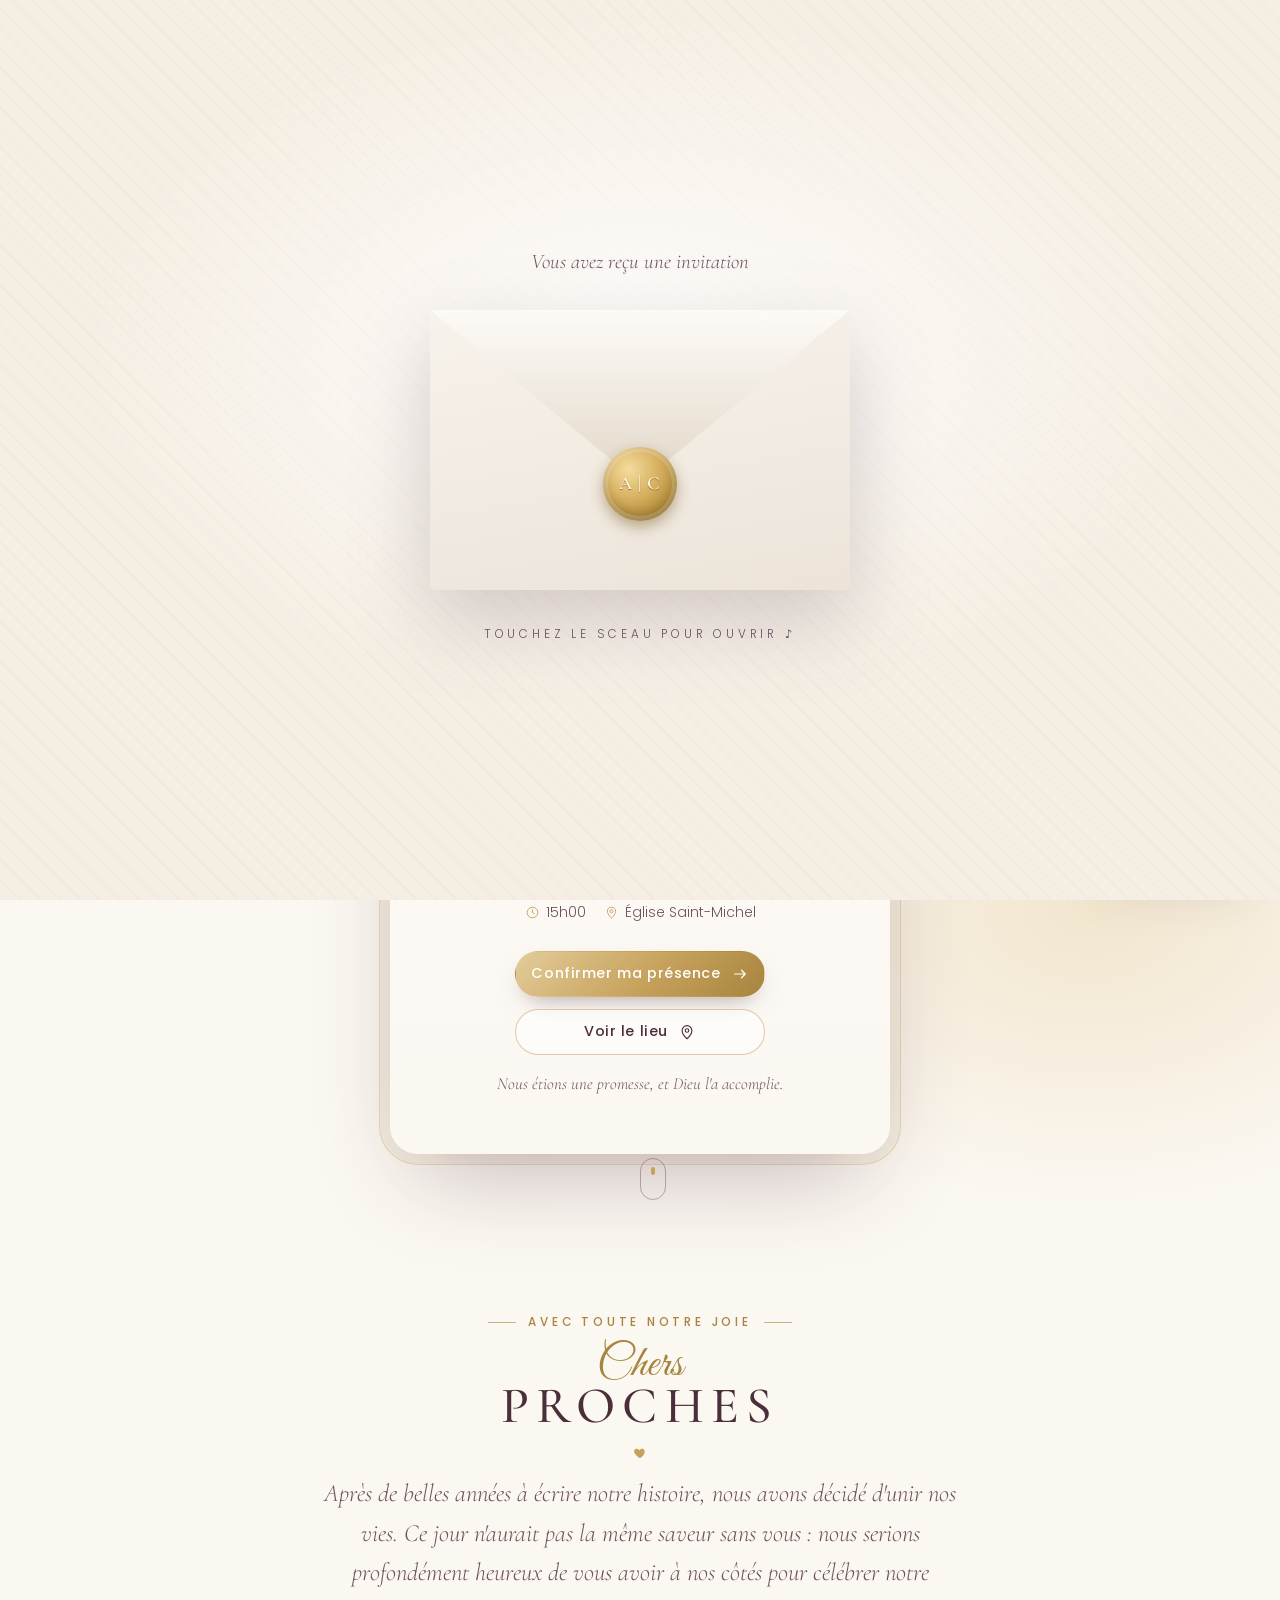
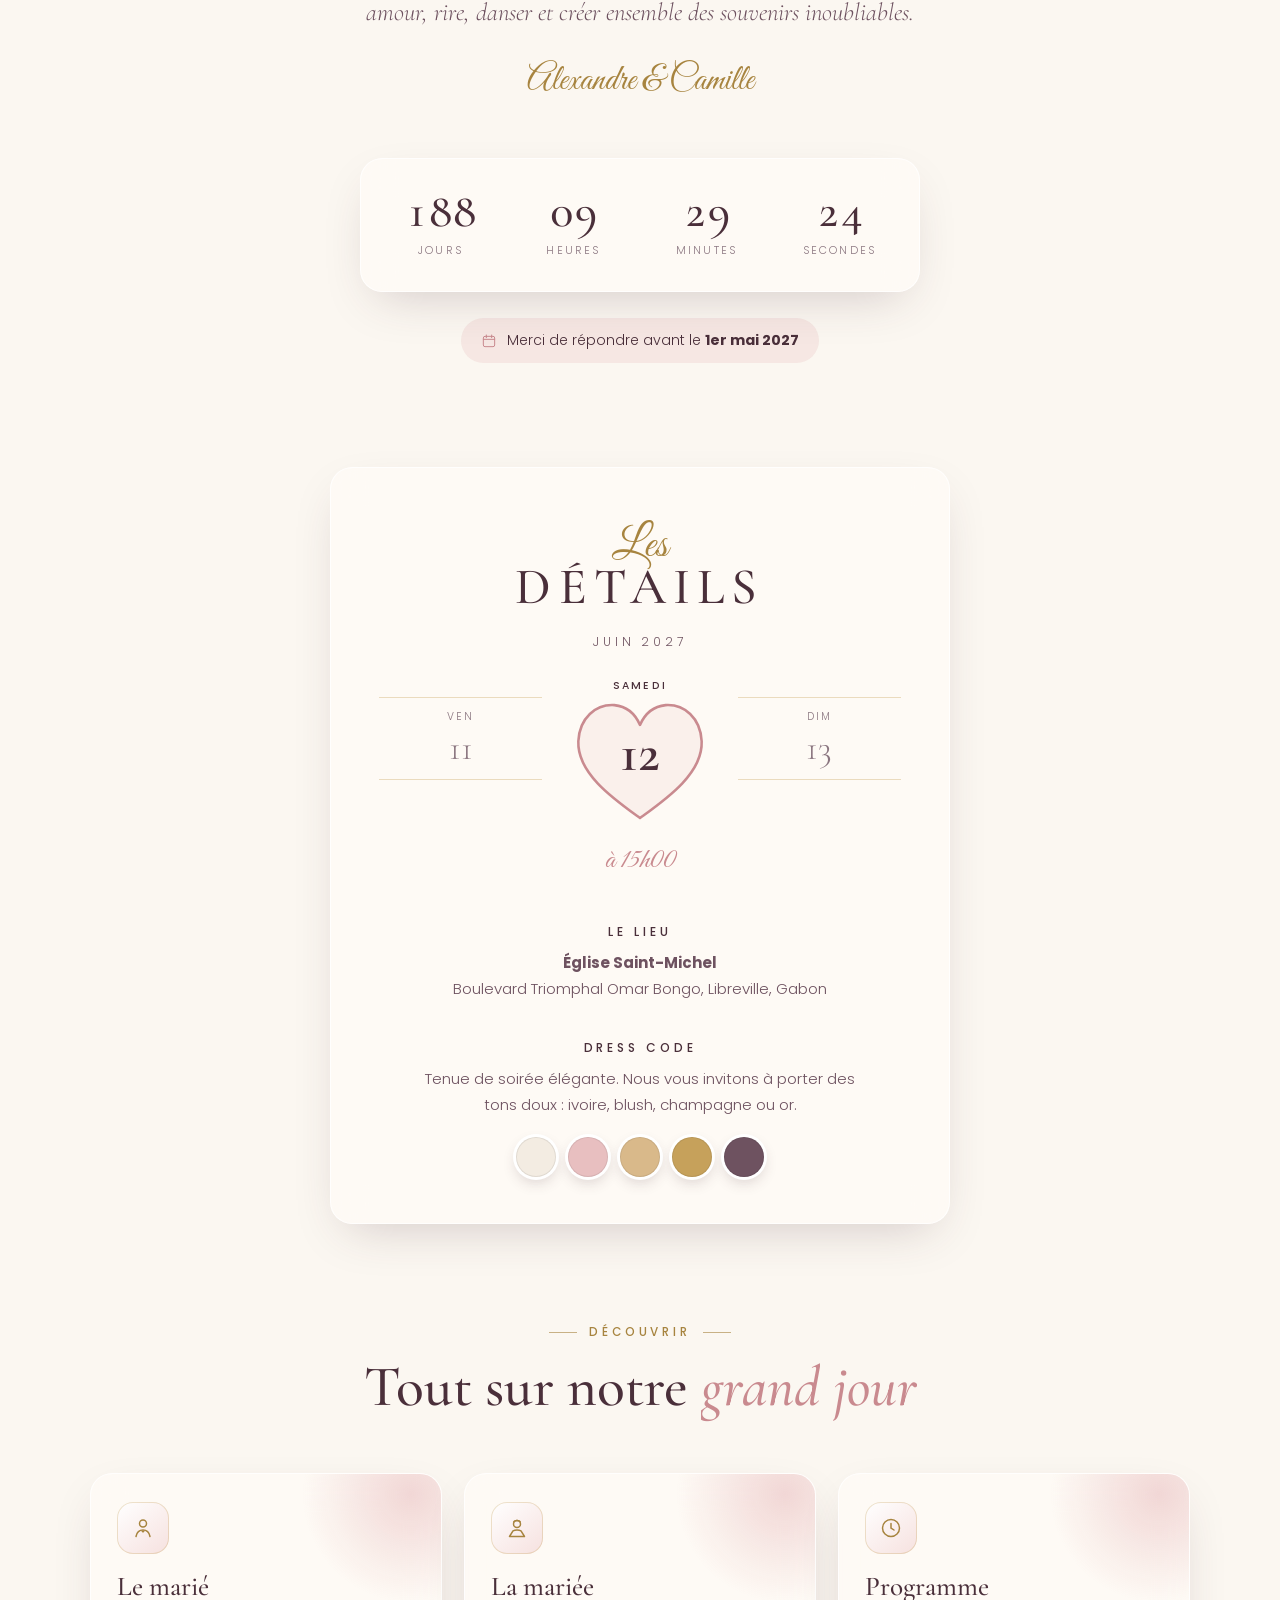
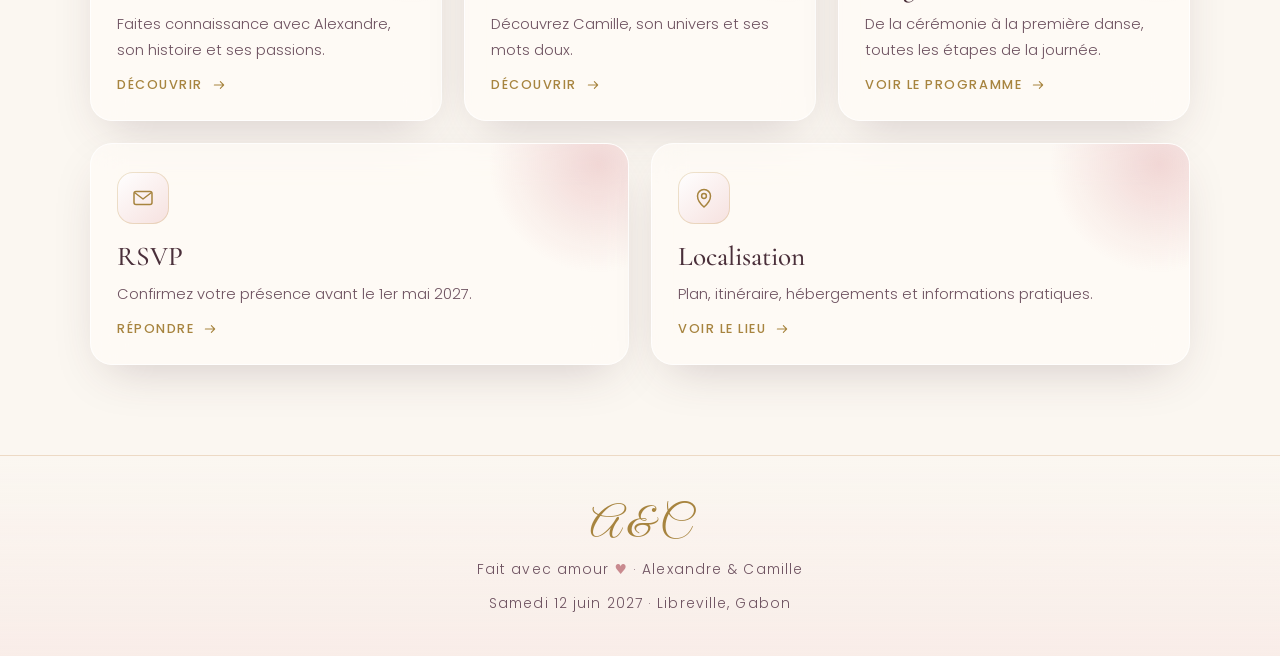
==== commit e65f37c4: "Ajout des photos, de la musique et du lecteur animé Co-Authored-By: Claude Opus 5.5 <noreply@anthrop" ====
--- a/index.html
+++ b/index.html
@@ -29,7 +29,7 @@
       <span class="envelope__flap"></span>
       <span class="envelope__seal" data-bind="monogram"></span>
     </button>
-    <p class="envelope-hint">Touchez le sceau pour ouvrir</p>
+    <p class="envelope-hint">Touchez le sceau pour ouvrir <span aria-hidden="true">♪</span></p>
   </div>
 
   <main>
--- a/styles.css
+++ b/styles.css
@@ -949,25 +949,94 @@
 }
 .swatches li:hover { transform: translateY(-4px) scale(1.08); }
 
-/* ---------- Bouton musique ---------- */
-.music-toggle {
-  position: fixed; right: 18px; bottom: 18px; z-index: 110;
-  width: 54px; height: 54px; border-radius: 50%; border: 1px solid var(--glass-border); cursor: pointer;
+/* ---------- Lecteur de musique animé ---------- */
+.music-player {
+  position: fixed; right: 16px; bottom: 16px; z-index: 110;
+  display: flex; flex-direction: column; align-items: flex-end; gap: 10px;
+  animation: playerIn 1s var(--ease) 1.2s both;
+}
+@keyframes playerIn { from { opacity: 0; transform: translateY(30px) scale(0.8); } to { opacity: 1; transform: none; } }
+
+.music-player__btn {
+  position: relative;
+  display: inline-flex; align-items: center; gap: 10px;
+  height: 56px; padding: 0 18px 0 6px; border-radius: 999px; cursor: pointer;
+  border: 1px solid var(--glass-border);
+  background: rgba(255, 252, 248, 0.82); color: var(--plum);
+  backdrop-filter: blur(14px); -webkit-backdrop-filter: blur(14px);
+  box-shadow: var(--shadow);
+  transition: transform 0.35s var(--ease), box-shadow 0.35s var(--ease);
+}
+.music-player__btn:hover { transform: translateY(-3px); box-shadow: var(--shadow-lg); }
+.music-player__btn:active { transform: scale(0.95); }
+.music-player__btn:focus-visible { outline: 2px solid var(--gold); outline-offset: 3px; }
+
+/* Disque vinyle */
+.music-player__disc {
+  position: relative; width: 44px; height: 44px; border-radius: 50%; flex: none;
   display: grid; place-items: center;
-  background: rgba(255, 252, 248, 0.8); color: var(--gold-deep);
-  backdrop-filter: blur(12px); -webkit-backdrop-filter: blur(12px);
+  background:
+    radial-gradient(circle, transparent 0 13px, rgba(255, 255, 255, 0.08) 13.5px 14px, transparent 14.5px 16px, rgba(255, 255, 255, 0.08) 16.5px 17px, transparent 17.5px),
+    conic-gradient(from 30deg, #2b1d22, #4a2f3a 25%, #2b1d22 50%, #4a2f3a 75%, #2b1d22);
+  box-shadow: 0 4px 10px rgba(74, 47, 58, 0.35);
+  animation: spin 3.2s linear infinite; animation-play-state: paused;
+}
+.music-player__disc span {
+  width: 20px; height: 20px; border-radius: 50%;
+  display: grid; place-items: center;
+  background: radial-gradient(circle at 35% 30%, #f4dc9c, #c6a15b 60%, #a7843f);
+  font-family: var(--font-script); font-size: 0.62rem; color: #fff; line-height: 1;
+}
+.music-player__disc::after { /* reflet */
+  content: ""; position: absolute; inset: 0; border-radius: 50%;
+  background: linear-gradient(135deg, rgba(255, 255, 255, 0.25), transparent 45%);
+}
+
+/* Égaliseur */
+.music-player__eq { display: inline-flex; align-items: flex-end; gap: 3px; height: 18px; }
+.music-player__eq i {
+  display: block; width: 3px; height: 4px; border-radius: 2px;
+  background: linear-gradient(180deg, var(--gold-soft), var(--gold-deep));
+  transition: height 0.4s var(--ease);
+}
+.music-player__label {
+  font-size: 0.74rem; font-weight: 500; letter-spacing: 0.14em; text-transform: uppercase;
+  color: var(--plum-soft); white-space: nowrap;
+}
+
+/* En lecture : le disque tourne, l'égaliseur danse, une onde se propage */
+.music-player.is-playing .music-player__disc { animation-play-state: running; }
+.music-player.is-playing .music-player__eq i { animation: eq 0.9s ease-in-out infinite alternate; }
+.music-player.is-playing .music-player__eq i:nth-child(2) { animation-duration: 0.7s; animation-delay: -0.3s; }
+.music-player.is-playing .music-player__eq i:nth-child(3) { animation-duration: 1.1s; animation-delay: -0.5s; }
+.music-player.is-playing .music-player__eq i:nth-child(4) { animation-duration: 0.8s; animation-delay: -0.2s; }
+.music-player.is-playing .music-player__btn::after {
+  content: ""; position: absolute; left: 6px; top: 6px; width: 44px; height: 44px; border-radius: 50%;
+  border: 1.5px solid var(--gold); pointer-events: none;
+  animation: ripple 2s ease-out infinite;
+}
+@keyframes eq { 0% { height: 4px; } 50% { height: 14px; } 100% { height: 18px; } }
+@keyframes ripple { from { opacity: 0.9; transform: scale(1); } to { opacity: 0; transform: scale(1.7); } }
+@keyframes spin { to { transform: rotate(360deg); } }
+
+/* Musique bloquée par le navigateur : bulle d'invitation qui pulse */
+.music-player__hint {
+  padding: 8px 14px; border-radius: 14px 14px 4px 14px;
+  background: var(--plum); color: var(--ivory);
+  font-size: 0.78rem; white-space: nowrap;
   box-shadow: var(--shadow);
-  transition: transform 0.35s var(--ease);
-}
-.music-toggle:hover { transform: scale(1.08); }
-.music-toggle svg { width: 22px; height: 22px; }
-.music-toggle.is-playing::after {
-  content: ""; position: absolute; inset: -6px; border-radius: 50%;
-  border: 1px solid var(--gold); animation: ripple 1.8s ease-out infinite;
-}
-.music-toggle.is-playing svg { animation: spin 6s linear infinite; }
-@keyframes ripple { from { opacity: 0.9; transform: scale(0.9); } to { opacity: 0; transform: scale(1.35); } }
-@keyframes spin { to { transform: rotate(360deg); } }
+  opacity: 0; transform: translateY(8px); pointer-events: none;
+  transition: opacity 0.5s var(--ease), transform 0.5s var(--ease);
+}
+.music-player.is-blocked .music-player__hint { opacity: 1; transform: none; animation: hintBob 2.4s ease-in-out infinite; }
+.music-player.is-blocked .music-player__btn { animation: glow 2s ease-in-out infinite; }
+@keyframes hintBob { 50% { transform: translateY(-4px); } }
+@keyframes glow { 50% { box-shadow: var(--shadow), 0 0 0 8px rgba(198, 161, 91, 0.18); } }
+
+@media (max-width: 480px) {
+  .music-player__label { display: none; }
+  .music-player__btn { padding-right: 14px; }
+}
 
 /* ---------- RSVP : grand titre ---------- */
 .rsvp-mark {
